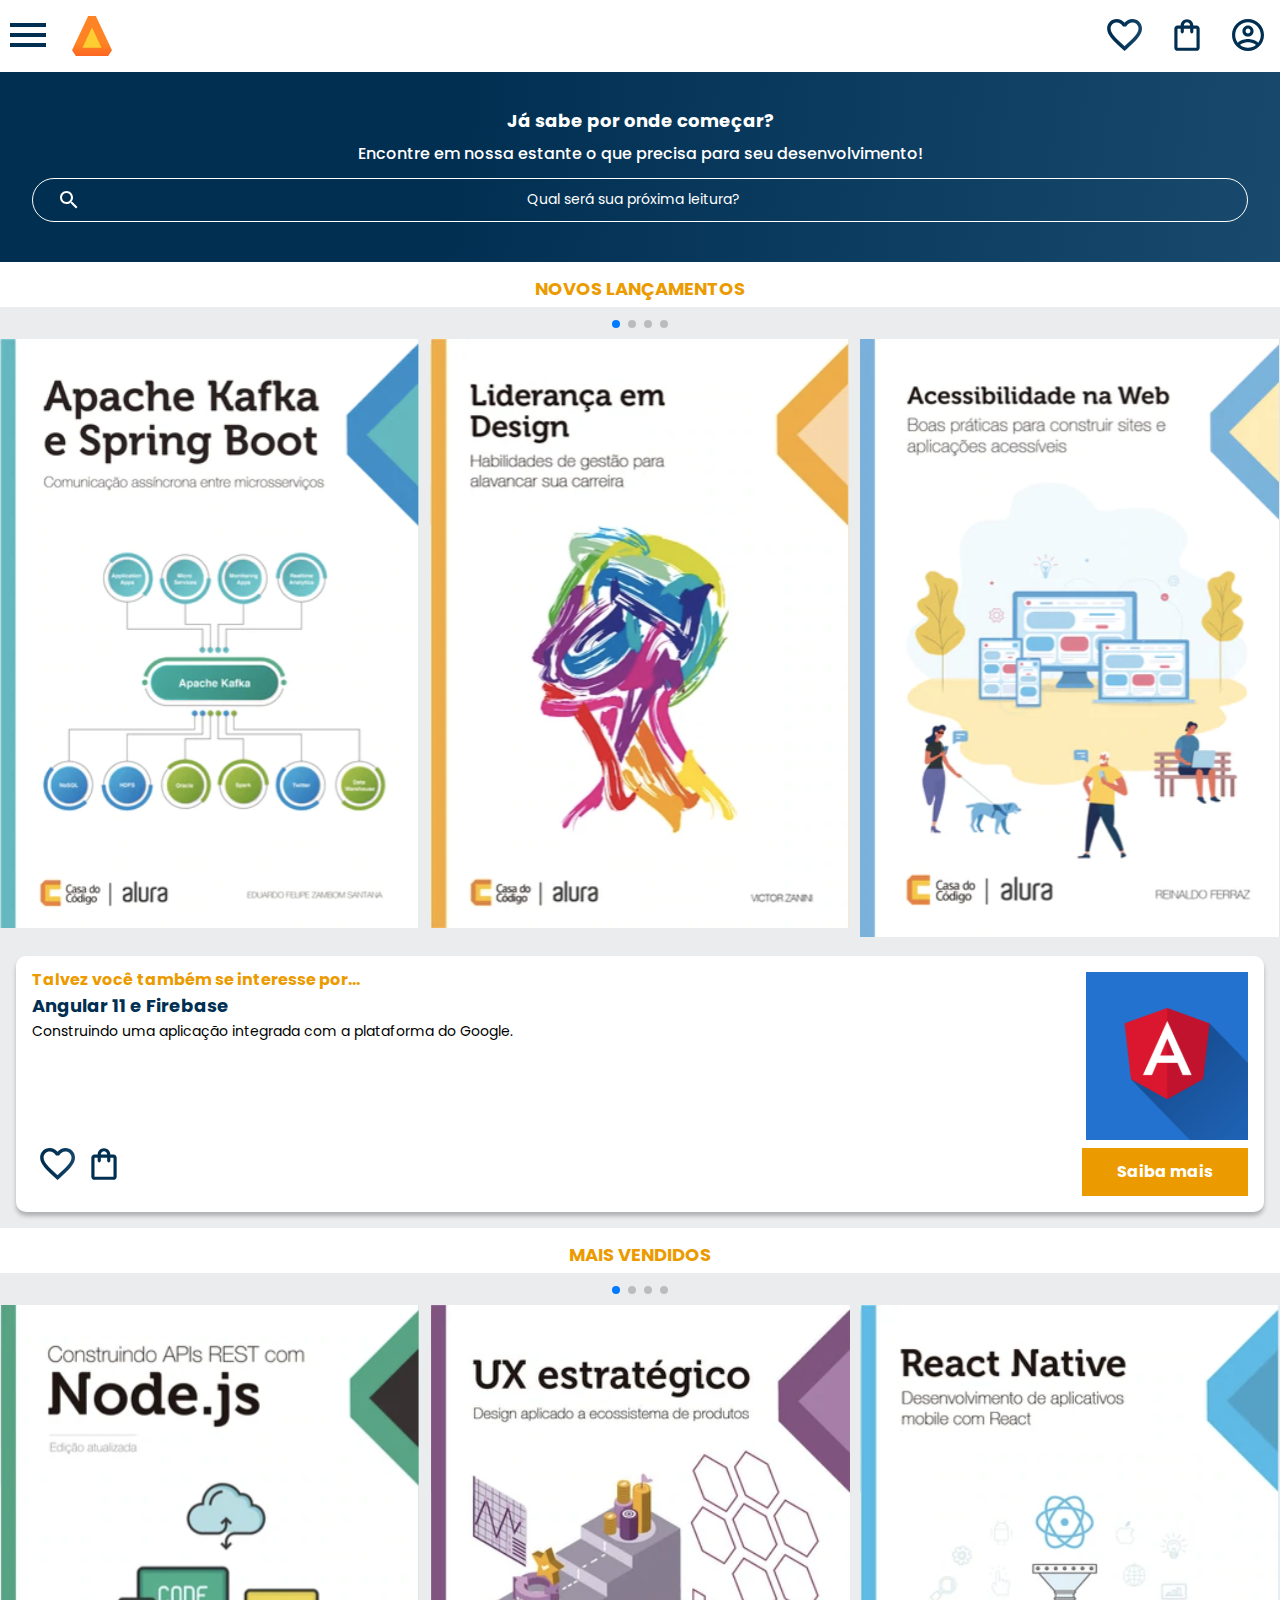
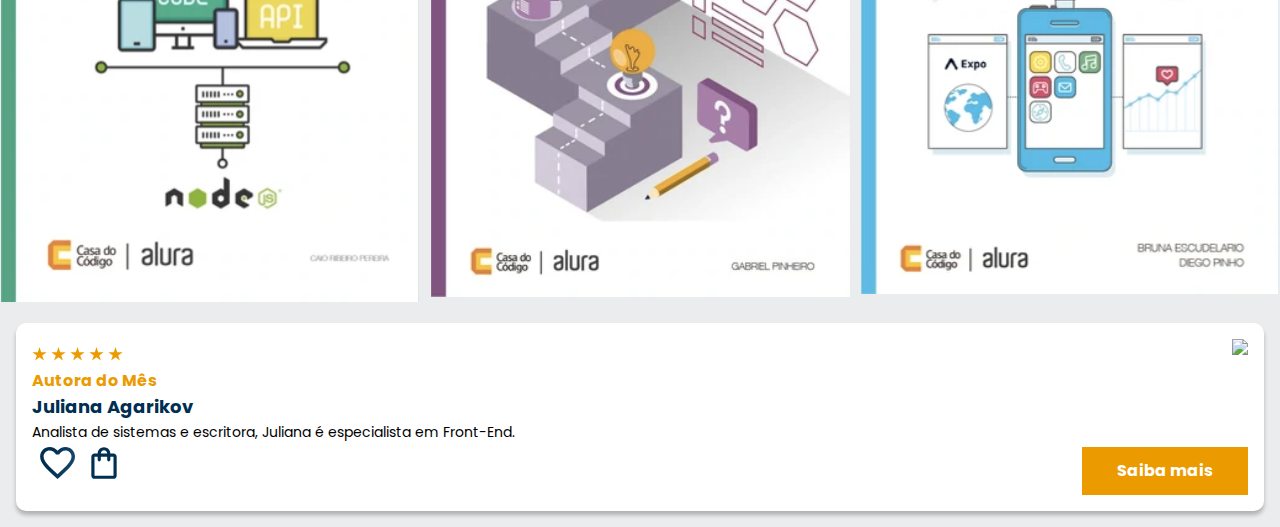
==== Alura-books/index.html @ 18822937 "seção mais vendidos finalizada" ====
<!DOCTYPE html>
<html>
    <head>
        <meta charset="UTF-8">
        <meta name="viewport" content="width=device-width, initial-scale=1.0">
        <title>AluraBooks</title>
        <link rel="stylesheet" href="reset.css">
        <link rel="preconnect" href="https://fonts.googleapis.com">
        <link rel="preconnect" href="https://fonts.gstatic.com" crossorigin>
        <link href="https://fonts.googleapis.com/css2?family=Inter:wght@400;700&family=Poppins:wght@300;400;500;700&display=swap" rel="stylesheet">
        <link rel="stylesheet" href="https://cdn.jsdelivr.net/npm/swiper@8/swiper-bundle.min.css"/>
        <link rel="stylesheet" href="styles.css">
    </head>
    <body>
        <header class="cabecalho">
            <div class="container">
                <input type="checkbox" id="menu" class="container__botao">
                <label for="menu">
                    <span class="cabecalho__menu-hamburguer container__imagem"></span>
                </label>
                <ul class="lista-menu">
                    <li class="lista-menu__titulo">Categorias</li>

                    <li class="lista-menu__item">
                        <a href="#" class="lista-menu__link">Programação</a>
                    </li>

                    <li class="lista-menu__item">
                        <a href="#" class="lista-menu__link">Infraestrutura</a>
                    </li>

                    <li class="lista-menu__item">
                        <a href="#" class="lista-menu__link">Busines</a>
                    </li>

                    <li class="lista-menu__item">
                        <a href="#" class="lista-menu__link">Design & UX</a>
                    </li>



                </ul>
                <img src="img/Logo.svg" alt="Logo da Alurabooks" class="container__imagem">
            </div>
            <div class="container">
                <a href="#"><img src="img/Favoritos.svg" alt="meus favoritos" class="container__imagem"></a>
                <a href="#"><img src="img/Compras.svg" alt="Carrinho de compras" class="container__imagem"></a>
                <a href="#"><img src="img/Usuario.svg" alt="Meu perfil" class="container__imagem"></a>
            </div>
        </header>

        <section class="banner">
            <h2 class="banner__titulo">Já sabe por onde começar?</h2>
            <p class="banner__texto">Encontre em nossa estante o que precisa para seu desenvolvimento!</p>
            <input type="search" class="banner__pesquisa" placeholder="Qual será sua próxima leitura?">
        </section>
        <section class="carrossel">
            <h2 class="carrosel__titulo">Novos lançamentos</h2>

            <!-- Slider main container -->
            <div class="swiper">

                <!-- If we need pagination -->
                <div class="swiper-pagination"></div>
                <!-- Additional required wrapper -->
                <div class="swiper-wrapper">
                <!-- Slides -->
                    <div class="swiper-slide"><img src="img/ApacheKafka.svg" alt="livro sobre Apache Kafka e spring boot da alura books"></div>
                    <div class="swiper-slide"><img src="img/Liderança.svg" alt="Livro sobre lideranca em design da alura books"></div>
                    <div class="swiper-slide"><img src="img/Acessibilidade.svg" alt="Livro sobre acessibilidade na web da alura books"> </div>
                    <div class="swiper-slide"><img src="img/Angular.svg" alt="Livro sobre angular11 e firebase da alura books"> </div>
                    <div class="swiper-slide"><img src="img/Gestão2.svg" alt="Livro sobre gestão de produtos da alura books"> </div>
                    <div class="swiper-slide"><img src="img/MetricasAgeis.svg" alt="Livro sobre metricas ageis da alura books"> </div>
                
                </div>
                
            
                <!-- If we need navigation buttons -->
                <div class="swiper-button-prev"></div>
                <div class="swiper-button-next"></div>
            
               
                <div class="card">
                    <!-- primeira linha -->
                    <div class="card__descricao">
                        <!-- primeira coluna -->
                        <div class="descricao">
                            <h3 class="descricao__titulo">Talvez você também se interesse por...</h3>
                            <h2 class="descricao__titulo-livro">Angular 11 e Firebase</h2>
                            <p class="descricao__texto">Construindo uma aplicação integrada com a plataforma do Google.</p>

                        </div>
                        <!-- segunda coluna -->
                        <img src="img/Perfil-escritora 2.svg" class="descricao__imagem">
                    </div>
                    <!-- segunda linha --> 
                    <div class="card__botoes">
                        <!-- primeira coluna -->
                        <ul class="botoes">
                            <li class="botoes__item"><img src="img/Favoritos.svg" alt="favoritar livro"></li>
                            <li class="botoes__item"><img src="img/Compras.svg" alt="adicionar no carrinho de compras"> </li>

                        </ul>
                        <!-- segunda coluna -->
                        <a href="#" class="botoes__ancora">Saiba mais</a>
                    </div>
                </div>

        </section>

        <section class="carrossel">
            <h2 class="carrosel__titulo">Mais Vendidos</h2>

            <!-- Slider main container -->
            <div class="swiper">

                <!-- If we need pagination -->
                <div class="swiper-pagination"></div>
                <!-- Additional required wrapper -->
                <div class="swiper-wrapper">
                <!-- Slides -->
                    <div class="swiper-slide"><img src="img/Nodejs.svg" alt="livro sobre Nodejs alura books"></div>
                    <div class="swiper-slide"><img src="img/UX.svg" alt="Livro sobre UX estratégico da alura books"></div>
                    <div class="swiper-slide"><img src="img/ReactNative.svg" alt="Livro sobre React Native da alura books"> </div>
                    <div class="swiper-slide"><img src="img/Angular.svg" alt="Livro sobre angular11 e firebase da alura books"> </div>
                    <div class="swiper-slide"><img src="img/Gestão2.svg" alt="Livro sobre gestão de produtos da alura books"> </div>
                    <div class="swiper-slide"><img src="img/Construct2.svg" alt="Livro sobre Construct da alura books"> </div>
                
                </div>
                
            
                <!-- If we need navigation buttons -->
                <div class="swiper-button-prev"></div>
                <div class="swiper-button-next"></div>
            
               
                <div class="card">
                    <!-- primeira linha -->
                    <div class="card__descricao">
                        <!-- primeira coluna -->
                        <div class="descricao">
                            <img src="img/Estrelinhas.svg" class="avaliacao" alt="avaliação da escritora">
                            <h3 class="descricao__titulo">Autora do Mês</h3>
                            <h2 class="descricao__titulo-livro">Juliana Agarikov</h2>
                            <p class="descricao__texto">Analista de sistemas e escritora, Juliana é especialista em Front-End. </p>

                        </div>
                        <!-- segunda coluna -->
                        <img src="img/Perfil-escritora 1.svg" class="descricao__imagem">
                    </div>
                    <!-- segunda linha --> 
                    <div class="card__botoes">
                        <!-- primeira coluna -->
                        <ul class="botoes">
                            <li class="botoes__item"><img src="img/Favoritos.svg" alt="favoritar livro"></li>
                            <li class="botoes__item"><img src="img/Compras.svg" alt="adicionar no carrinho de compras"> </li>

                        </ul>
                        <!-- segunda coluna -->
                        <a href="#" class="botoes__ancora">Saiba mais</a>
                    </div>
                </div>

        </section>

        <script src="https://unpkg.com/swiper@8/swiper-bundle.min.js"></script>
        <script>
            const swiper = new Swiper('.swiper', {
                spaceBetween: 10,
                slidesPerView: 3,
                pagination: {
                    el: '.swiper-pagination',
                    type: 'bullets',
                },
            })
        </script>
        
        
    </body>
</html>
---- Alura-books/styles.css ----
@import url("styles/header.css");
@import url("styles/banner.css");
@import url("styles/carrosel.css");
:root {
    --cor-de-fundo:#EBECEE;
    --branco:#FFFFFF;
    --laranja:#EB9B00;
    --azul-degrade: linear-gradient(97.54deg, #002F52 35.49%, #326589 165.37%);
    --fonte-principal: "Poppins";
    --azul: #002F52;


}

body {
    background-color: var(--cor-de-fundo);
    font-family: var(--fonte-principal);
    font-size: 16px;
    font-weight: 400;
}
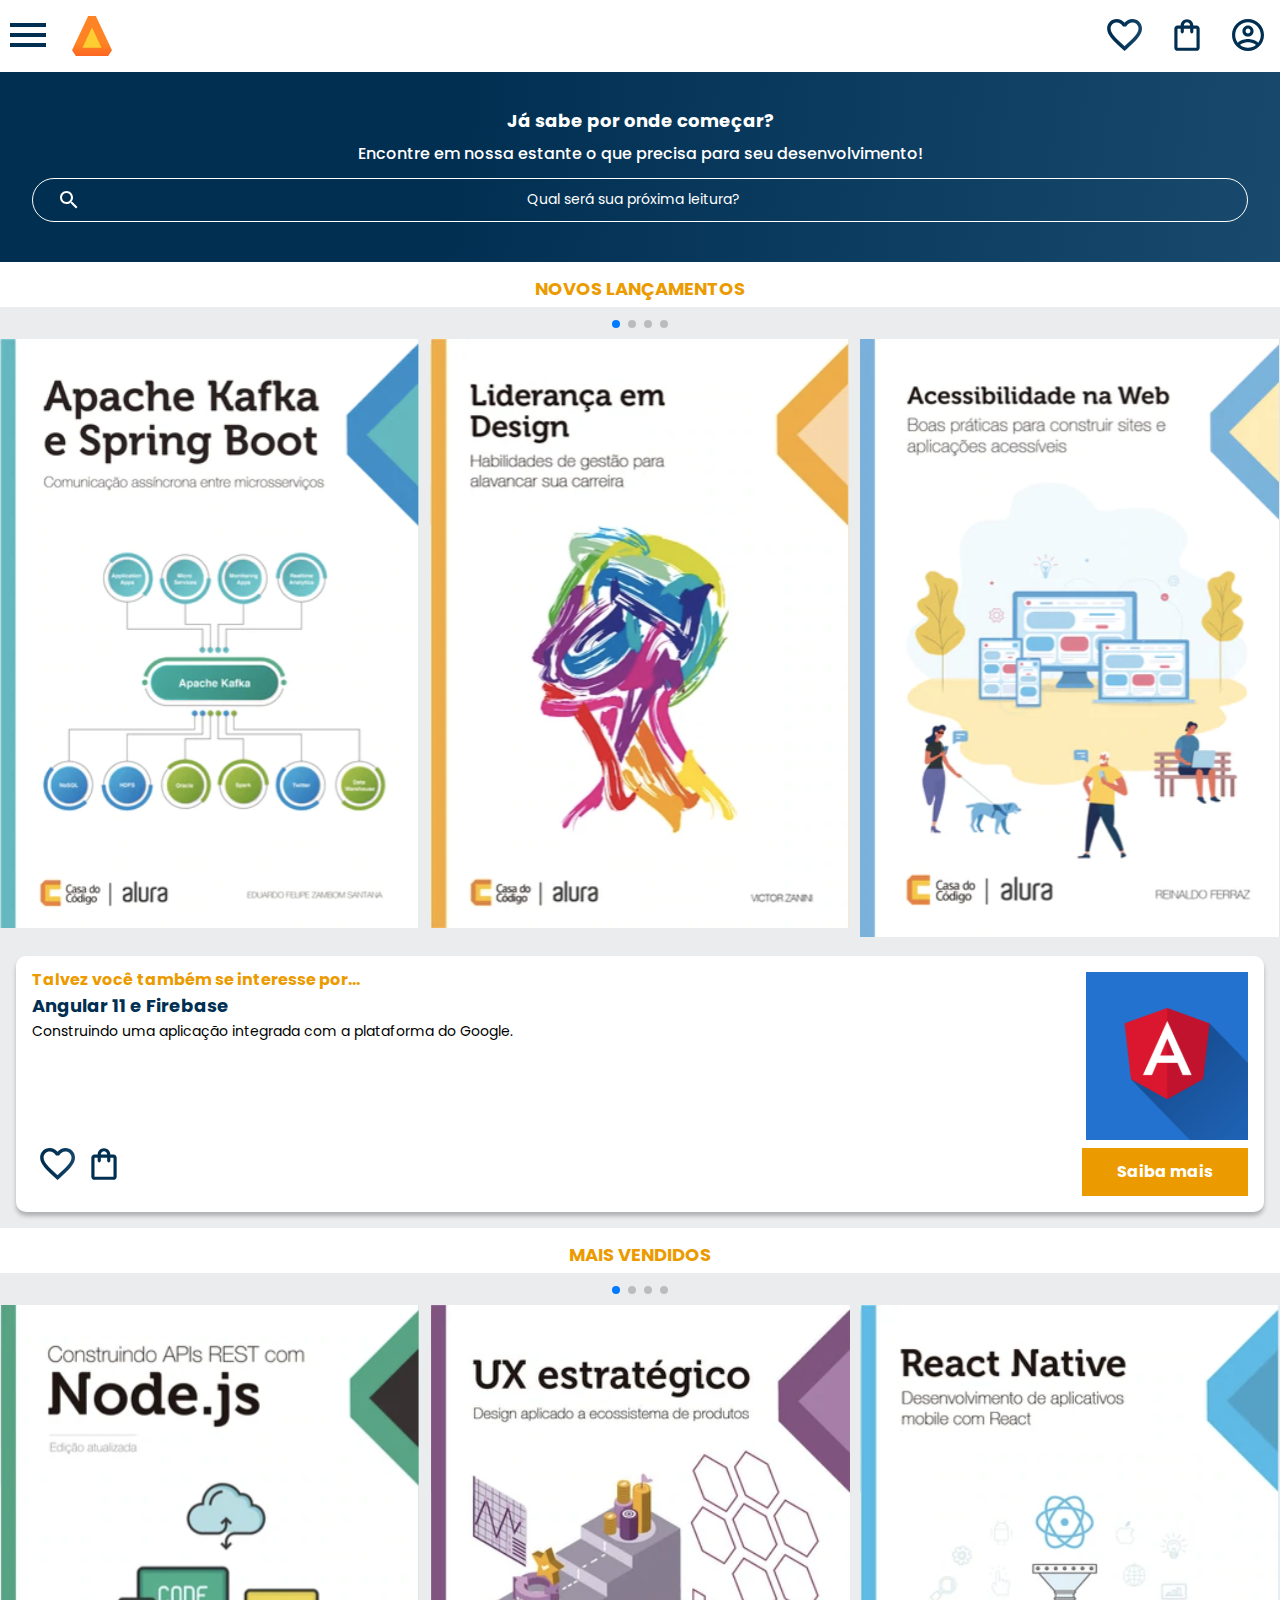
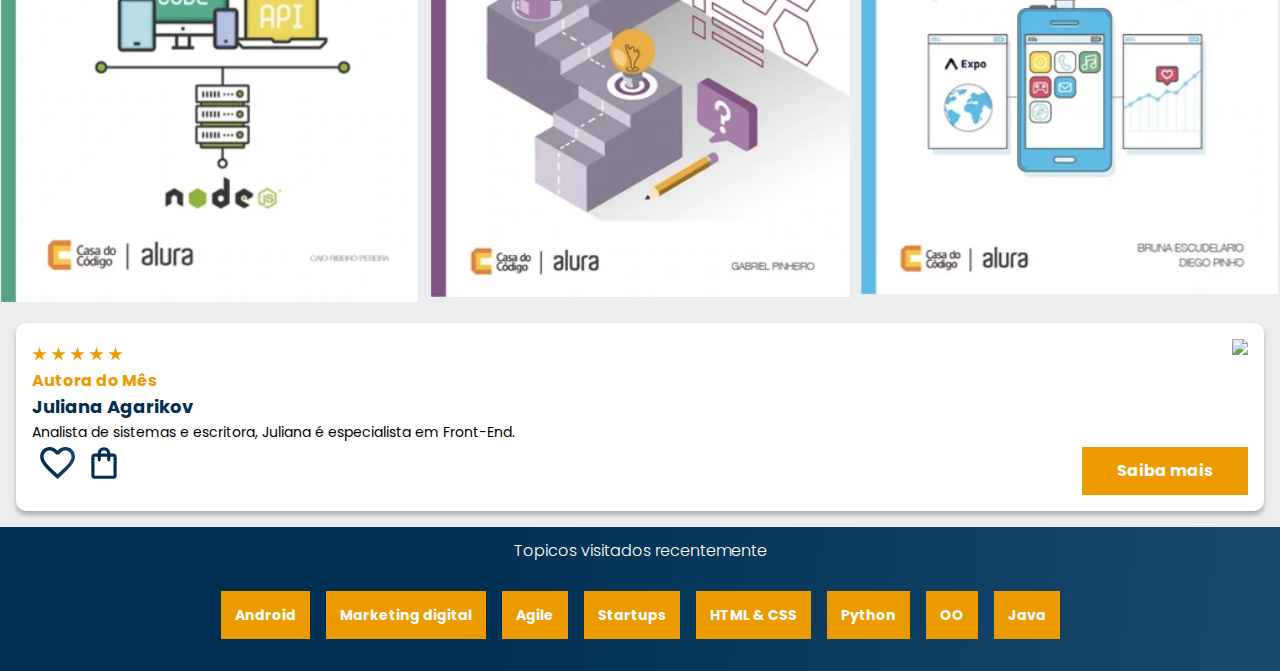
==== commit bca8d83f: "seção de topicos finalizada" ====
--- a/Alura-books/index.html
+++ b/Alura-books/index.html
@@ -163,6 +163,37 @@
 
         </section>
 
+        <section class="topicos">
+            <h2 class="topicos__titulo">Topicos visitados recentemente</h2>
+            <ul class="topicos__lista">
+                <li class="topicos__item">
+                    <a href="#" class="topicos__link">Android</a>
+                </li>
+                <li class="topicos__item">
+                    <a href="#" class="topicos__link">Marketing digital</a>
+                </li>
+                <li class="topicos__item">
+                    <a href="#" class="topicos__link">Agile</a>
+                </li>
+                <li class="topicos__item">
+                    <a href="#" class="topicos__link">Startups</a>
+                </li>
+                <li class="topicos__item">
+                    <a href="#" class="topicos__link">HTML & CSS</a>
+                </li>
+                <li class="topicos__item">
+                    <a href="#" class="topicos__link">Python</a>
+                </li>
+                <li class="topicos__item">
+                    <a href="#" class="topicos__link">OO</a>
+                </li>
+                <li class="topicos__item">
+                    <a href="#" class="topicos__link">Java</a>
+                </li>
+            </ul>
+        </section>
+
+
         <script src="https://unpkg.com/swiper@8/swiper-bundle.min.js"></script>
         <script>
             const swiper = new Swiper('.swiper', {
--- a/Alura-books/styles.css
+++ b/Alura-books/styles.css
@@ -1,6 +1,7 @@
 @import url("styles/header.css");
 @import url("styles/banner.css");
 @import url("styles/carrosel.css");
+@import url("styles/topicos.css");
 :root {
     --cor-de-fundo:#EBECEE;
     --branco:#FFFFFF;
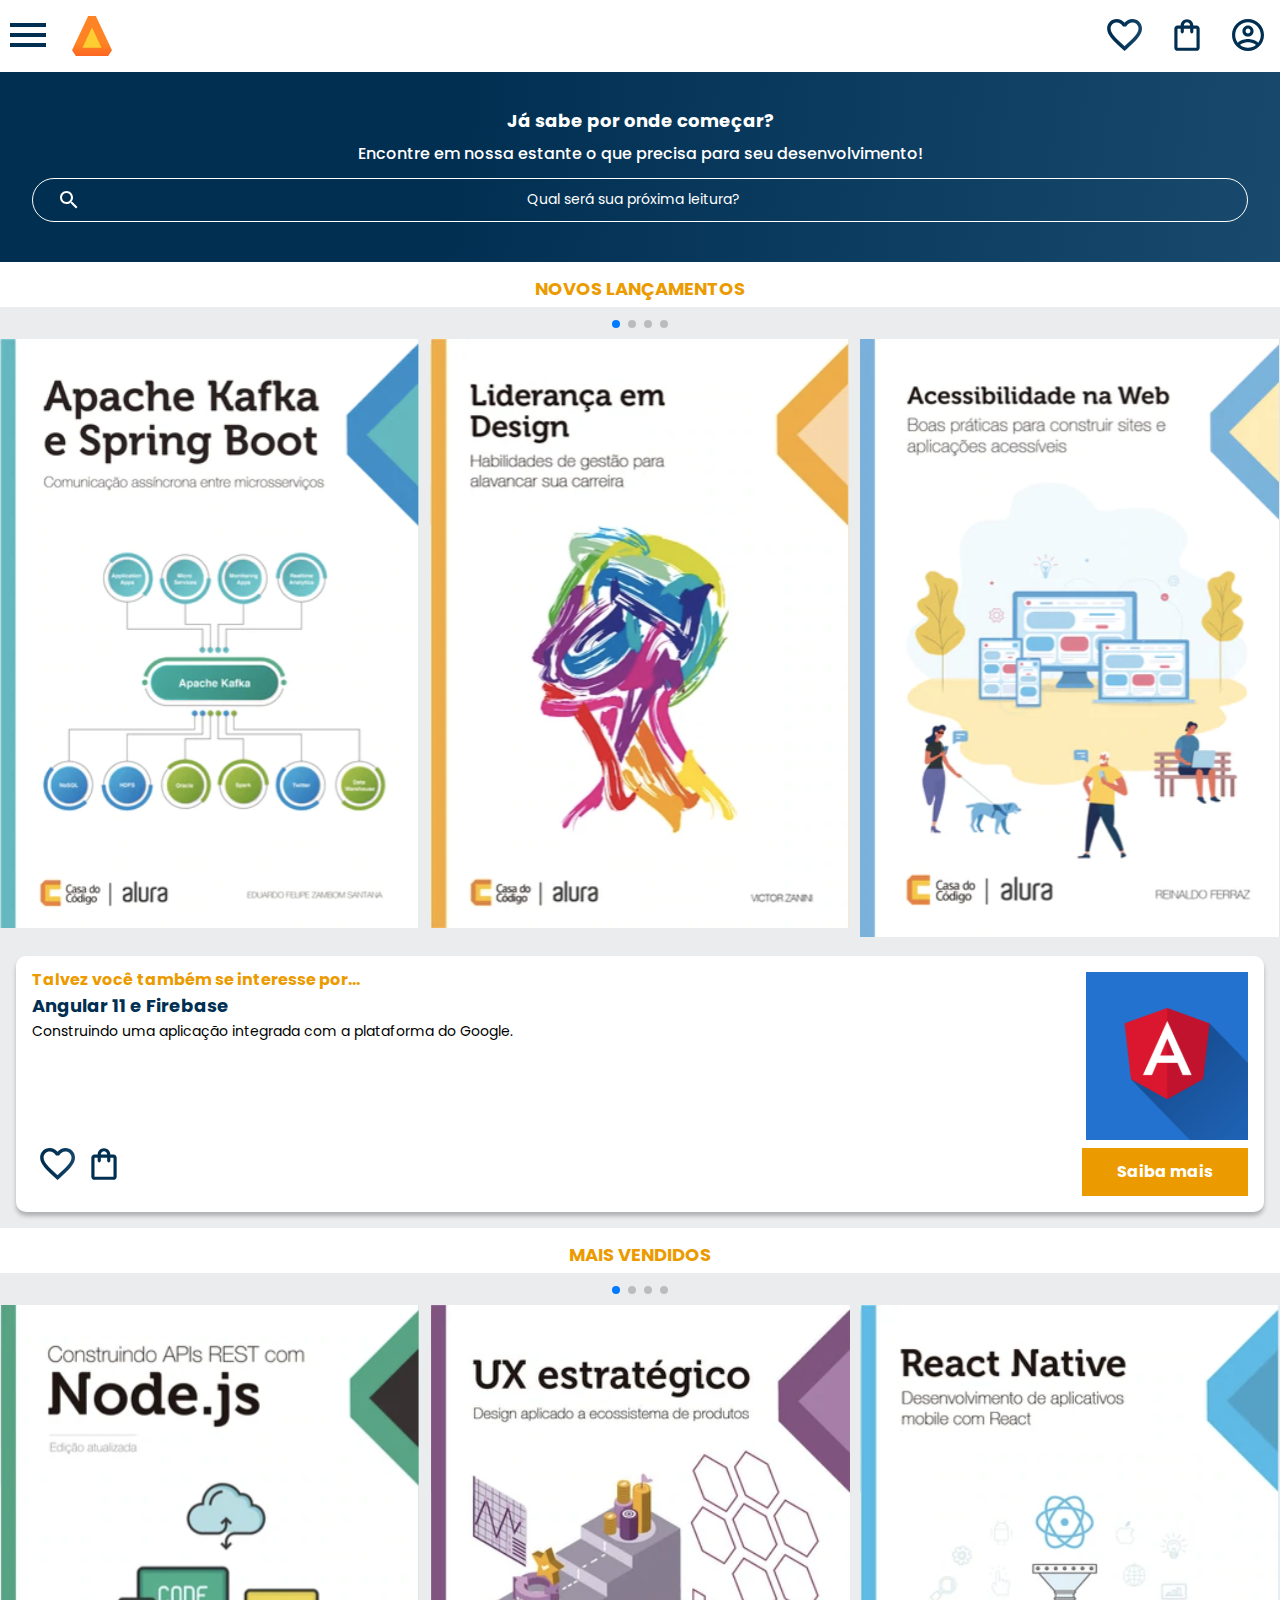
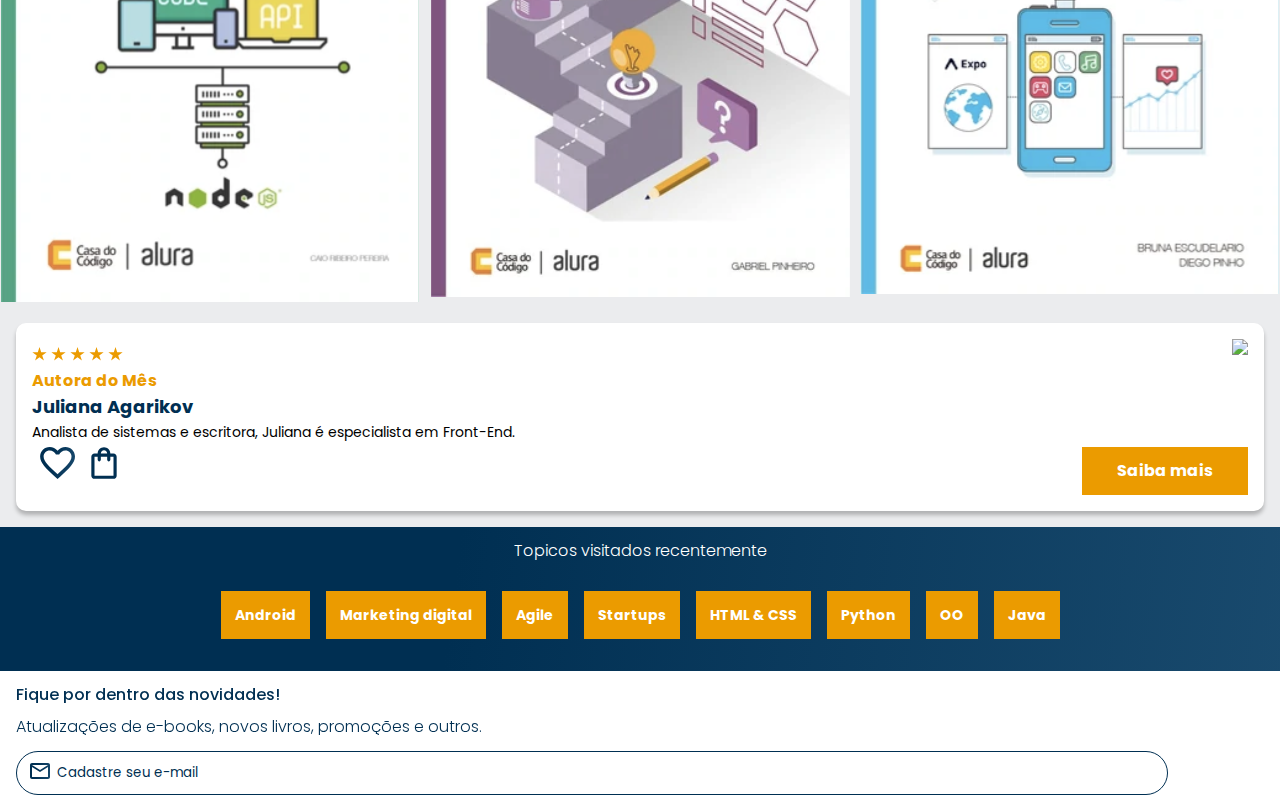
==== commit d070b0fb: "seção de contatos finalizada" ====
--- a/Alura-books/index.html
+++ b/Alura-books/index.html
@@ -192,7 +192,15 @@
                 </li>
             </ul>
         </section>
-
+        <section class="contato">
+
+            <h2 class="contato__titulo">Fique por dentro das novidades!</h2>
+            
+            <p class="contato__texto">Atualizações de e-books, novos livros, promoções e outros.</p>
+            
+            <input type="email" placeholder="Cadastre seu e-mail" class="contato__email">
+        
+        </section>
 
         <script src="https://unpkg.com/swiper@8/swiper-bundle.min.js"></script>
         <script>
--- a/Alura-books/styles.css
+++ b/Alura-books/styles.css
@@ -2,6 +2,7 @@
 @import url("styles/banner.css");
 @import url("styles/carrosel.css");
 @import url("styles/topicos.css");
+@import url("styles/contato.css");
 :root {
     --cor-de-fundo:#EBECEE;
     --branco:#FFFFFF;
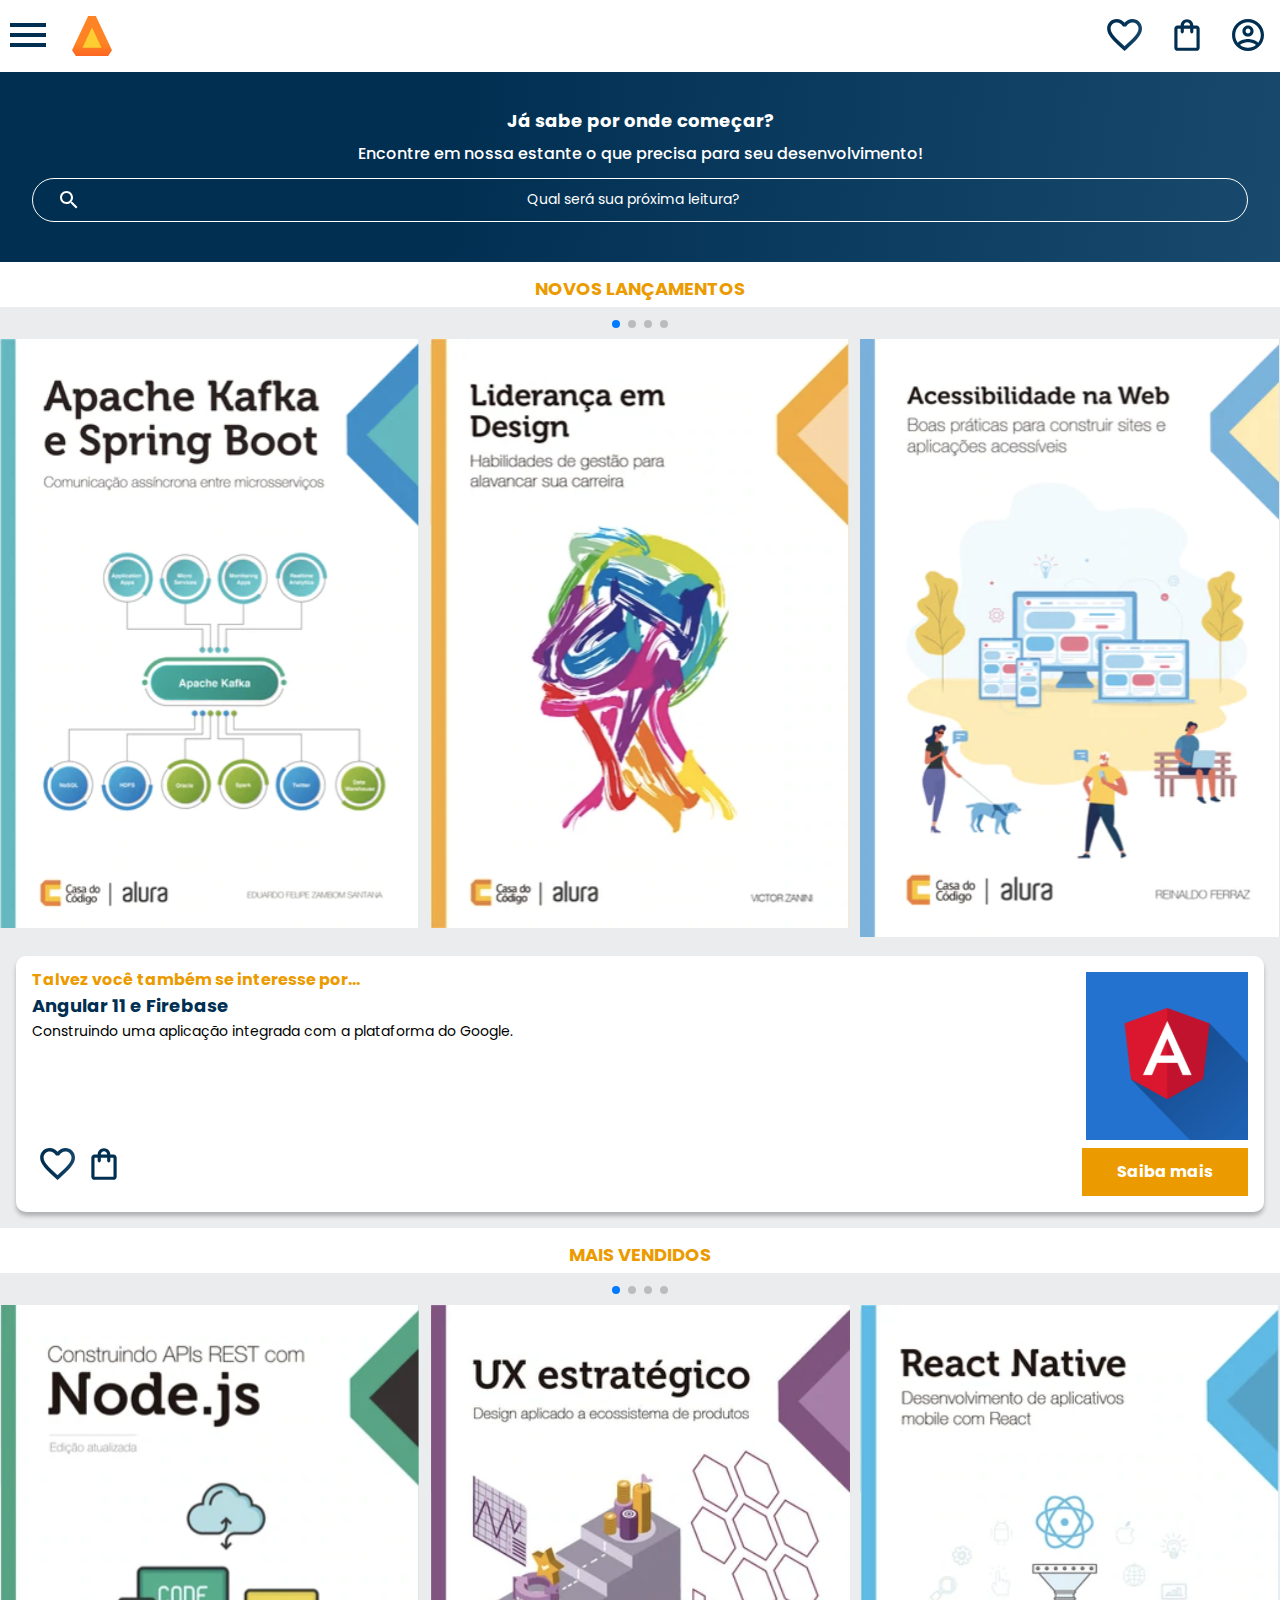
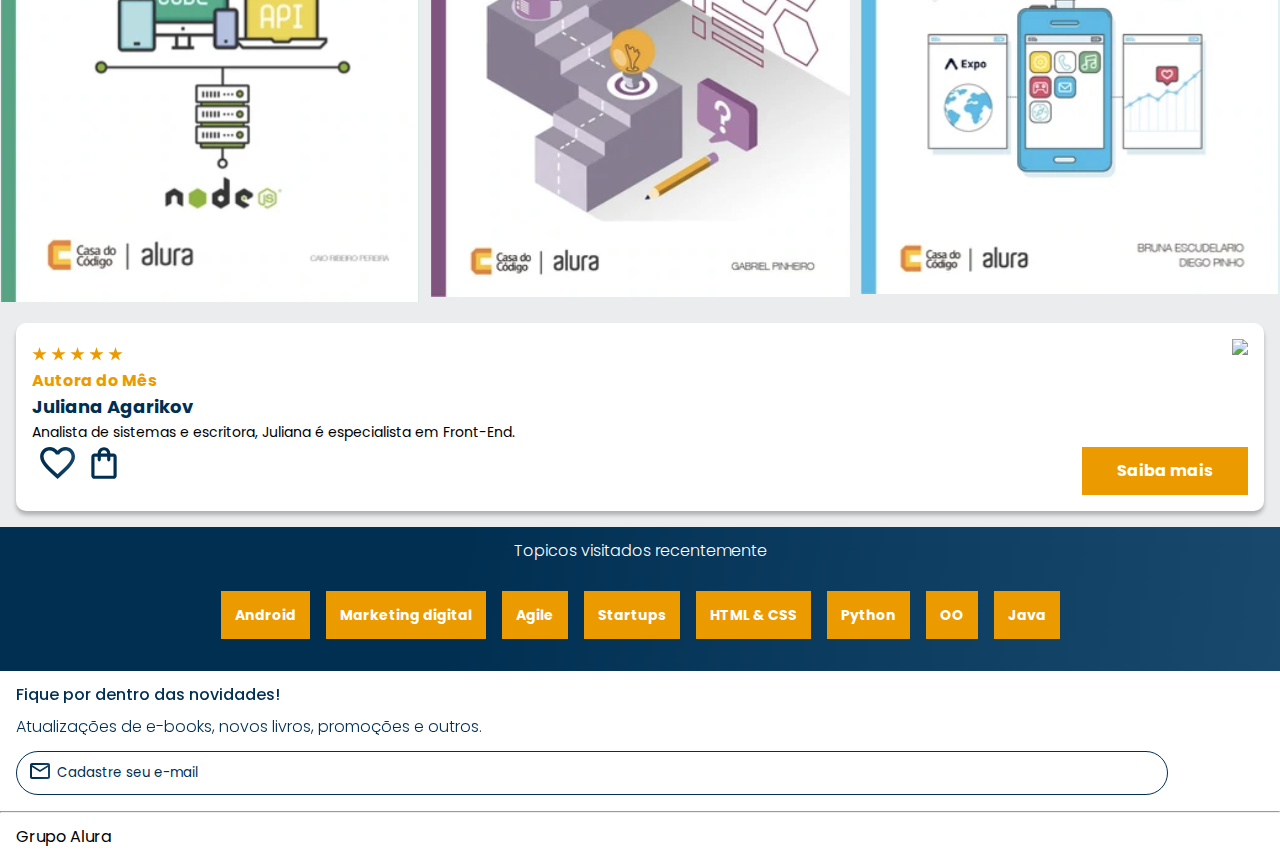
==== commit 7bea7d1b: "layout 428 finalizado" ====
--- a/Alura-books/index.html
+++ b/Alura-books/index.html
@@ -202,6 +202,12 @@
         
         </section>
 
+        <hr  />
+
+        <footer class="rodape">
+            <h2 class="rodape__titulo">Grupo Alura</h2>
+        </footer>
+
         <script src="https://unpkg.com/swiper@8/swiper-bundle.min.js"></script>
         <script>
             const swiper = new Swiper('.swiper', {
--- a/Alura-books/styles.css
+++ b/Alura-books/styles.css
@@ -3,6 +3,7 @@
 @import url("styles/carrosel.css");
 @import url("styles/topicos.css");
 @import url("styles/contato.css");
+@import url("styles/rodape.css");
 :root {
     --cor-de-fundo:#EBECEE;
     --branco:#FFFFFF;
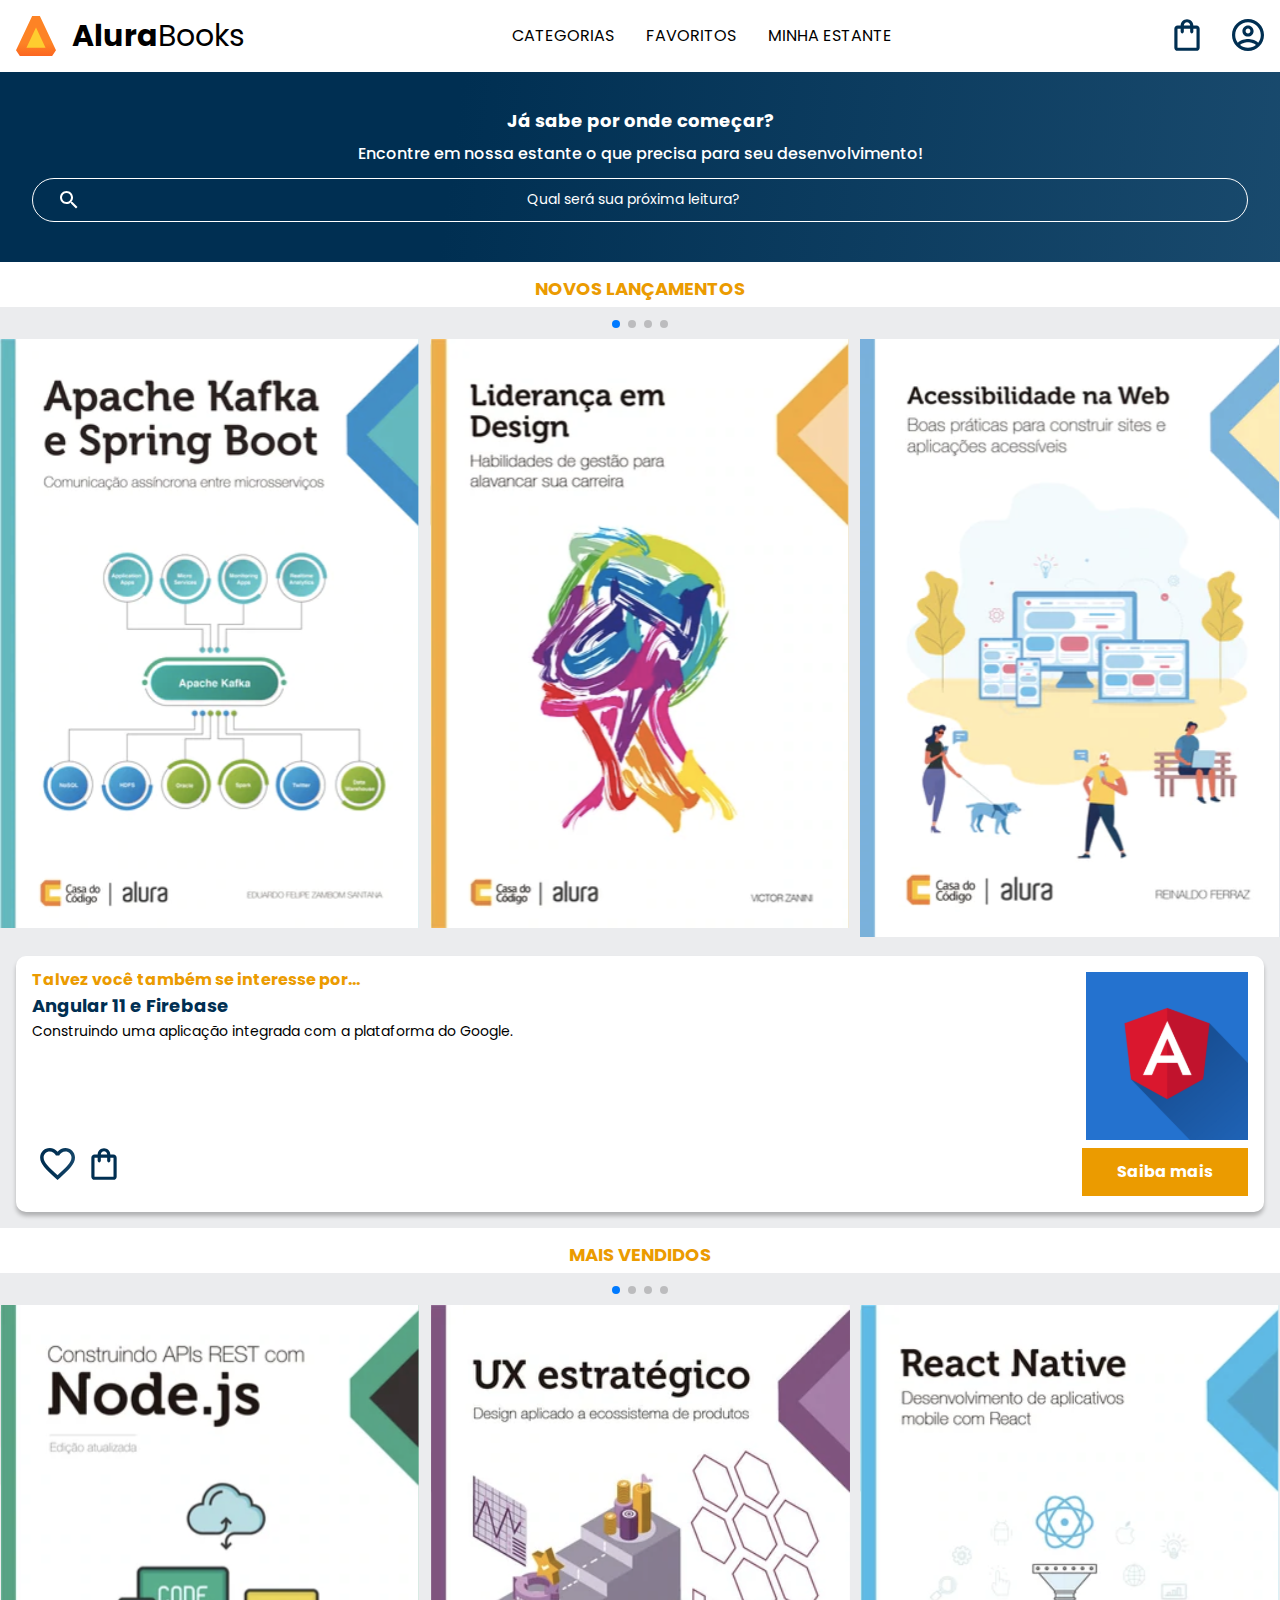
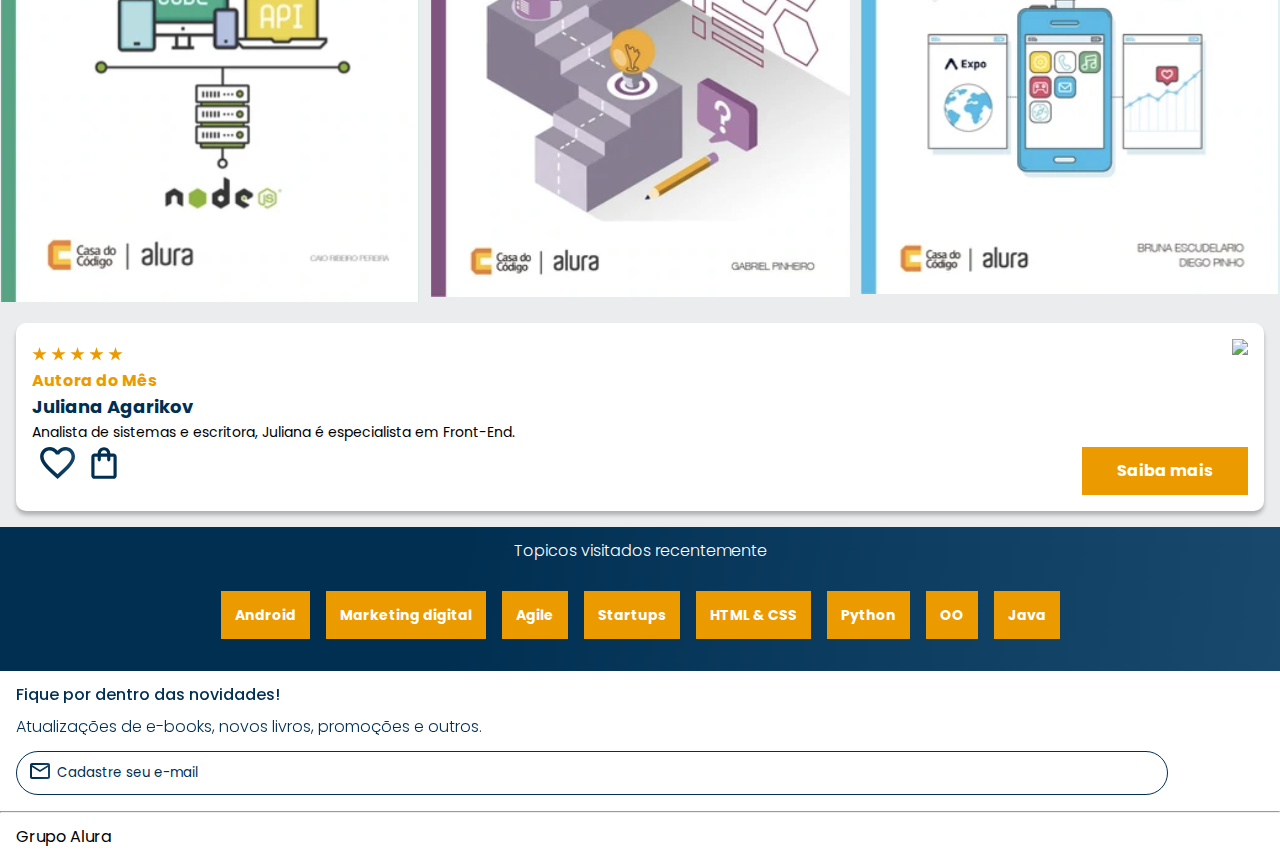
==== commit 02846649: "header 1024 finalizado" ====
--- a/Alura-books/index.html
+++ b/Alura-books/index.html
@@ -8,6 +8,7 @@
         <link rel="preconnect" href="https://fonts.googleapis.com">
         <link rel="preconnect" href="https://fonts.gstatic.com" crossorigin>
         <link href="https://fonts.googleapis.com/css2?family=Inter:wght@400;700&family=Poppins:wght@300;400;500;700&display=swap" rel="stylesheet">
+        <link href="https://fonts.googleapis.com/css2?family=Josefin+Sans:wght@400;700&display=swap" rel="stylesheet">
         <link rel="stylesheet" href="https://cdn.jsdelivr.net/npm/swiper@8/swiper-bundle.min.css"/>
         <link rel="stylesheet" href="styles.css">
     </head>
@@ -41,9 +42,45 @@
 
                 </ul>
                 <img src="img/Logo.svg" alt="Logo da Alurabooks" class="container__imagem">
+                <h1 class="container__titulo"><b class="container__titulo--negrito">Alura</b>Books</h1>
             </div>
+
+            <!--Lista e menu hamburger para screen 1024-->
+            <ul class="opcoes">
+                <input type="checkbox" id="opcoes-menu" class="opcoes__botao">
+                <label for="opcoes-menu">
+                    <li class="opcoes__item">Categorias</li>
+                </label>
+                <ul class="lista-menu">
+
+                    <li class="lista-menu__item">
+                        <a href="#" class="lista-menu__link">Programação</a>
+                    </li>
+
+                    <li class="lista-menu__item">
+                        <a href="#" class="lista-menu__link">Infraestrutura</a>
+                    </li>
+
+                    <li class="lista-menu__item">
+                        <a href="#" class="lista-menu__link">Busines</a>
+                    </li>
+
+                    <li class="lista-menu__item">
+                        <a href="#" class="lista-menu__link">Design & UX</a>
+                    </li>
+
+
+
+                </ul>
+                
+                <li class="opcoes__item"><a href="#" class="opcoes__link">Favoritos</a></li>
+                <li class="opcoes__item"><a href="#" class="opcoes__link">Minha estante</a></li>
+            </ul>
+
+
+
             <div class="container">
-                <a href="#"><img src="img/Favoritos.svg" alt="meus favoritos" class="container__imagem"></a>
+                <a href="#"><img src="img/Favoritos.svg" alt="meus favoritos" class="container__imagem container__imagem-transparente"></a>
                 <a href="#"><img src="img/Compras.svg" alt="Carrinho de compras" class="container__imagem"></a>
                 <a href="#"><img src="img/Usuario.svg" alt="Meu perfil" class="container__imagem"></a>
             </div>
--- a/Alura-books/styles.css
+++ b/Alura-books/styles.css
@@ -9,8 +9,10 @@
     --branco:#FFFFFF;
     --laranja:#EB9B00;
     --azul-degrade: linear-gradient(97.54deg, #002F52 35.49%, #326589 165.37%);
+    --preto: #000000;
+    --azul: #002F52;
     --fonte-principal: "Poppins";
-    --azul: #002F52;
+    --fonte-secundaria: "Josefin Sans";
 
 
 }
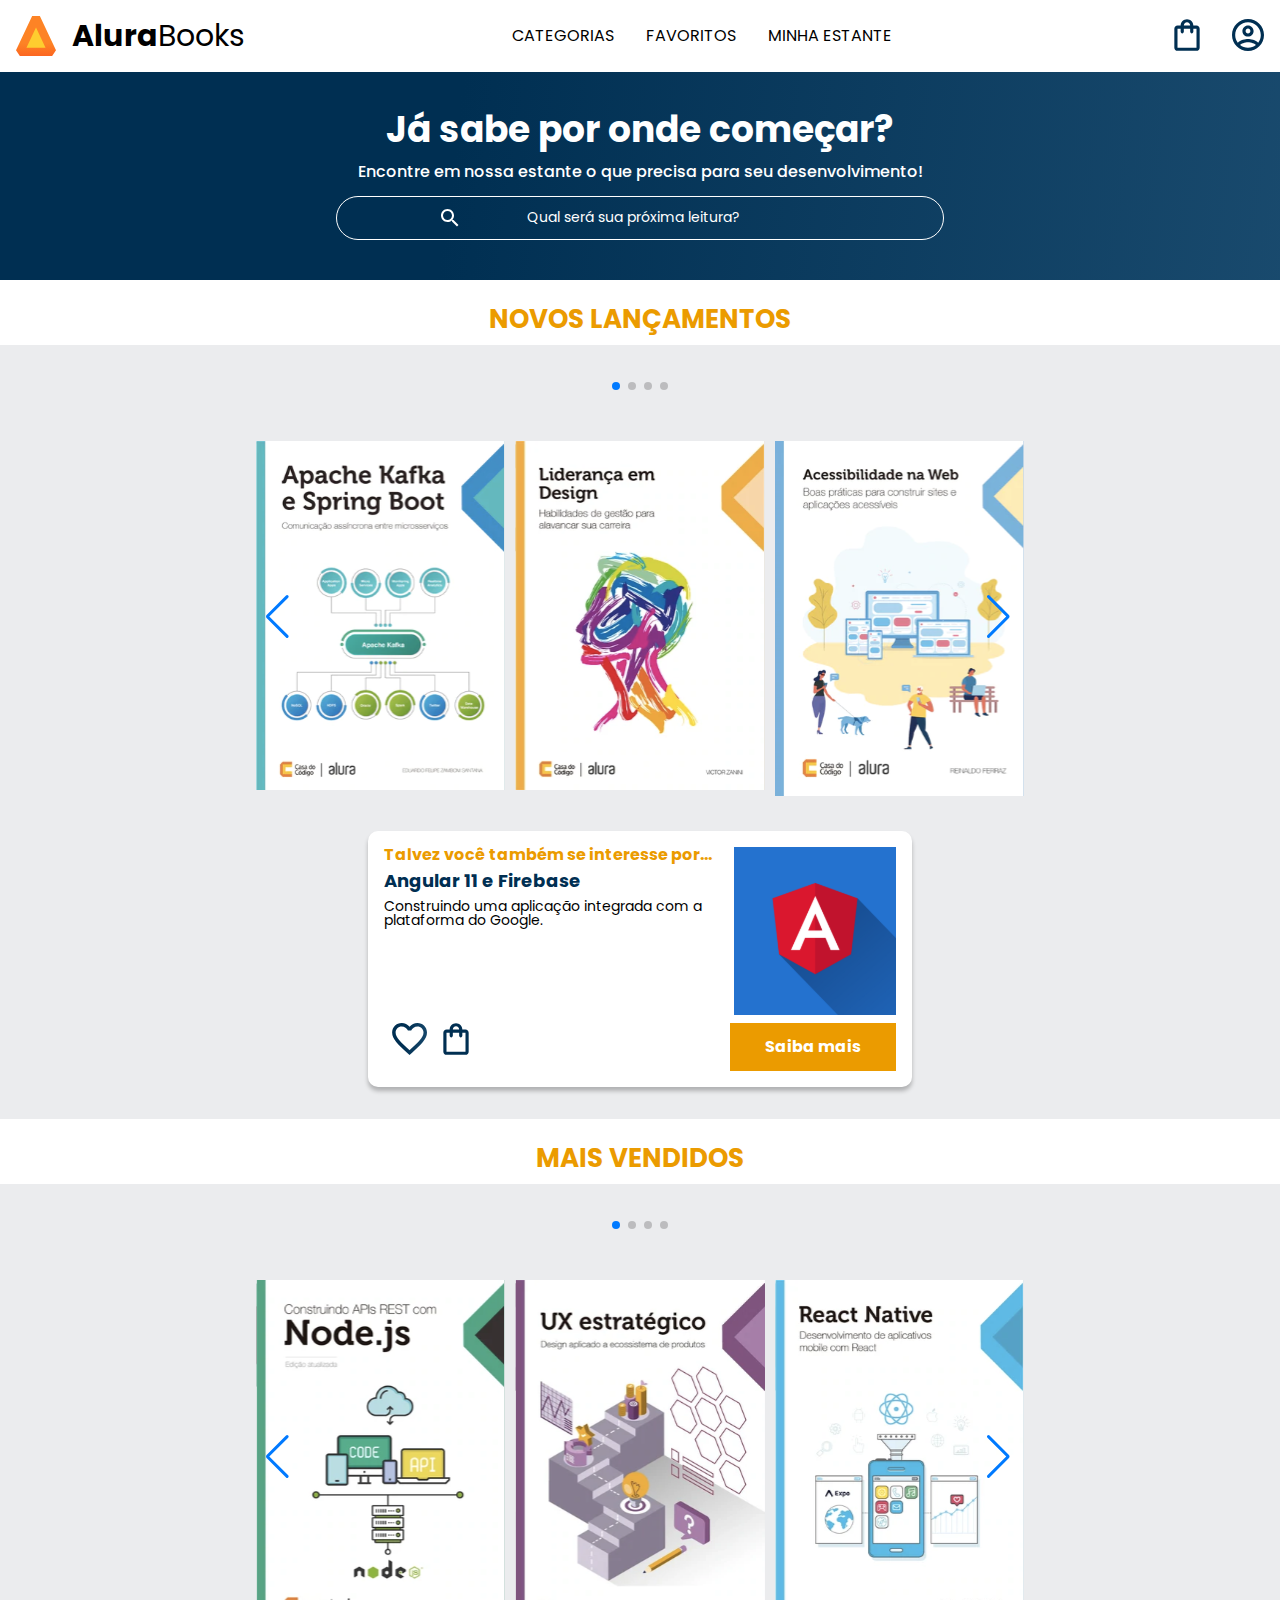
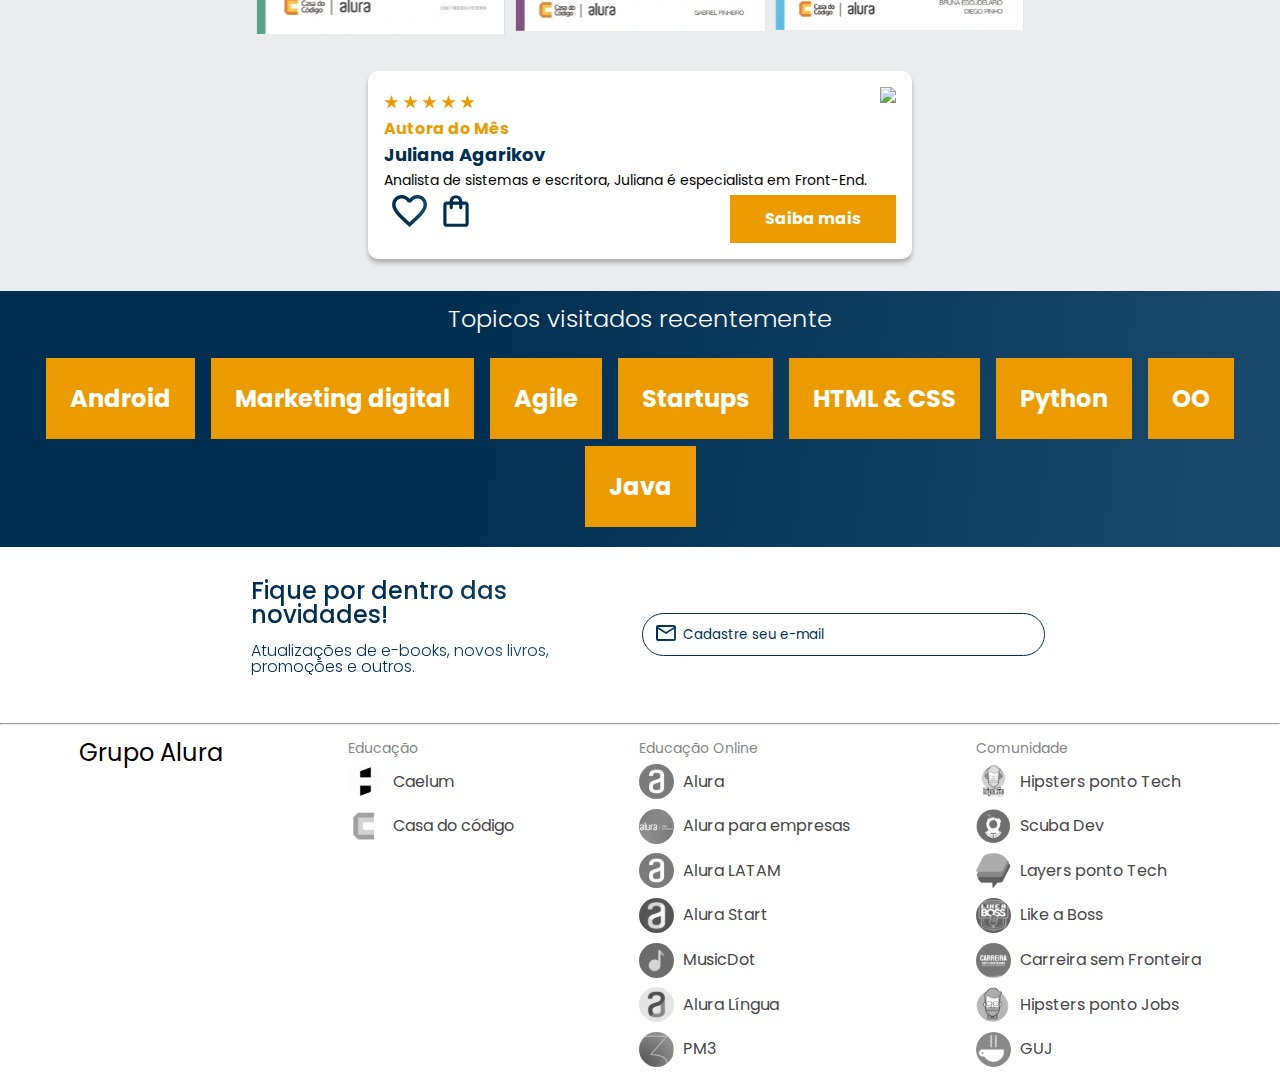
==== commit 3fb464b1: "layout 1024 finalizado" ====
--- a/Alura-books/index.html
+++ b/Alura-books/index.html
@@ -115,7 +115,7 @@
                 <!-- If we need navigation buttons -->
                 <div class="swiper-button-prev"></div>
                 <div class="swiper-button-next"></div>
-            
+            </div>
                
                 <div class="card">
                     <!-- primeira linha -->
@@ -142,7 +142,7 @@
                         <a href="#" class="botoes__ancora">Saiba mais</a>
                     </div>
                 </div>
-
+            
         </section>
 
         <section class="carrossel">
@@ -169,7 +169,7 @@
                 <!-- If we need navigation buttons -->
                 <div class="swiper-button-prev"></div>
                 <div class="swiper-button-next"></div>
-            
+            </div>
                
                 <div class="card">
                     <!-- primeira linha -->
@@ -197,7 +197,7 @@
                         <a href="#" class="botoes__ancora">Saiba mais</a>
                     </div>
                 </div>
-
+            
         </section>
 
         <section class="topicos">
@@ -230,11 +230,13 @@
             </ul>
         </section>
         <section class="contato">
-
-            <h2 class="contato__titulo">Fique por dentro das novidades!</h2>
-            
-            <p class="contato__texto">Atualizações de e-books, novos livros, promoções e outros.</p>
-            
+            <div class="contato__descricao">
+
+                <h2 class="contato__titulo">Fique por dentro das novidades!</h2>
+                
+                <p class="contato__texto">Atualizações de e-books, novos livros, promoções e outros.</p>
+            </div>
+
             <input type="email" placeholder="Cadastre seu e-mail" class="contato__email">
         
         </section>
@@ -243,6 +245,99 @@
 
         <footer class="rodape">
             <h2 class="rodape__titulo">Grupo Alura</h2>
+            <ul class="lista-rodape">
+                <li class="lista-rodape__titulo">Educação</li>
+                <li class="lista-rodape__item">
+                    <img src="img/Caelum.svg" alt="logo da caelum">
+                    <a href="#" class="lista-rodape__link">Caelum</a>
+                </li>
+
+                <li class="lista-rodape__item">
+                    <img src="img/CasaDoCodigo.svg" alt="Logo da casa do código">
+                    <a href="#" class="lista-rodape__link">Casa do código</a>
+                </li>
+            </ul>
+
+            <ul class="lista-rodape">
+                <li class="lista-rodape__titulo">Educação Online</li>
+
+                <li class="lista-rodape__item">
+                    <img src="img/Alura.svg" alt="logo da alura">
+                    <a href="#" class="lista-rodape__link">Alura</a>
+                </li>
+
+                <li class="lista-rodape__item">
+                    <img src="img/AluraEmpresas.svg" alt="Logo da alura para empresas">
+                    <a href="#" class="lista-rodape__link">Alura para empresas</a>
+                </li>
+
+                <li class="lista-rodape__item">
+                    <img src="img/AluraLatam.svg" alt="Logo da alura latam">
+                    <a href="#" class="lista-rodape__link">Alura LATAM</a>
+                </li>
+
+                <li class="lista-rodape__item">
+                    <img src="img/AluraStart.svg" alt="Logo da alura start">
+                    <a href="#" class="lista-rodape__link">Alura Start</a>
+                </li>
+
+                <li class="lista-rodape__item">
+                    <img src="img/MusicDot.svg" alt="Logo da musicdot">
+                    <a href="#" class="lista-rodape__link">MusicDot</a>
+                </li>
+
+                <li class="lista-rodape__item">
+                    <img src="img/AluraLingua.svg" alt="Logo da alura lingua">
+                    <a href="#" class="lista-rodape__link">Alura Língua</a>
+                </li>
+
+                <li class="lista-rodape__item">
+                    <img src="img/PM3.svg" alt="Logo da PM3">
+                    <a href="#" class="lista-rodape__link">PM3</a>
+                </li>
+
+            </ul>
+            
+            <ul class="lista-rodape">
+                <li class="lista-rodape__titulo">Comunidade</li>
+
+                <li class="lista-rodape__item">
+                    <img src="img/HipstersTech.svg" alt="logo da Hipsters ponto tech">
+                    <a href="#" class="lista-rodape__link">Hipsters ponto Tech</a>
+                </li>
+
+                <li class="lista-rodape__item">
+                    <img src="img/Scuba.svg" alt="Logo da scuba dev">
+                    <a href="#" class="lista-rodape__link">Scuba Dev</a>
+                </li>
+
+                <li class="lista-rodape__item">
+                    <img src="img/Layers.svg" alt="Logo da layers ponto Tech">
+                    <a href="#" class="lista-rodape__link">Layers ponto Tech</a>
+                </li>
+
+                <li class="lista-rodape__item">
+                    <img src="img/LikeABoss.svg" alt="Logo da Like a boss">
+                    <a href="#" class="lista-rodape__link">Like a Boss</a>
+                </li>
+
+                <li class="lista-rodape__item">
+                    <img src="img/CarreiraSemFronteira.svg" alt="Carreira sem Fronteira">
+                    <a href="#" class="lista-rodape__link">Carreira sem Fronteira</a>
+                </li>
+
+                <li class="lista-rodape__item">
+                    <img src="img/HipstersJobs.svg" alt="Logo da Hipsters ponto Jobs">
+                    <a href="#" class="lista-rodape__link">Hipsters ponto Jobs</a>
+                </li>
+
+                <li class="lista-rodape__item">
+                    <img src="img/GUJ.svg" alt="Logo da guj">
+                    <a href="#" class="lista-rodape__link">GUJ</a>
+                </li>
+
+            </ul>
+
         </footer>
 
         <script src="https://unpkg.com/swiper@8/swiper-bundle.min.js"></script>
--- a/Alura-books/styles.css
+++ b/Alura-books/styles.css
@@ -11,8 +11,12 @@
     --azul-degrade: linear-gradient(97.54deg, #002F52 35.49%, #326589 165.37%);
     --preto: #000000;
     --azul: #002F52;
+    --cinza:#474646; 
+    --cinza-claro:#858585;
     --fonte-principal: "Poppins";
     --fonte-secundaria: "Josefin Sans";
+    
+
 
 
 }
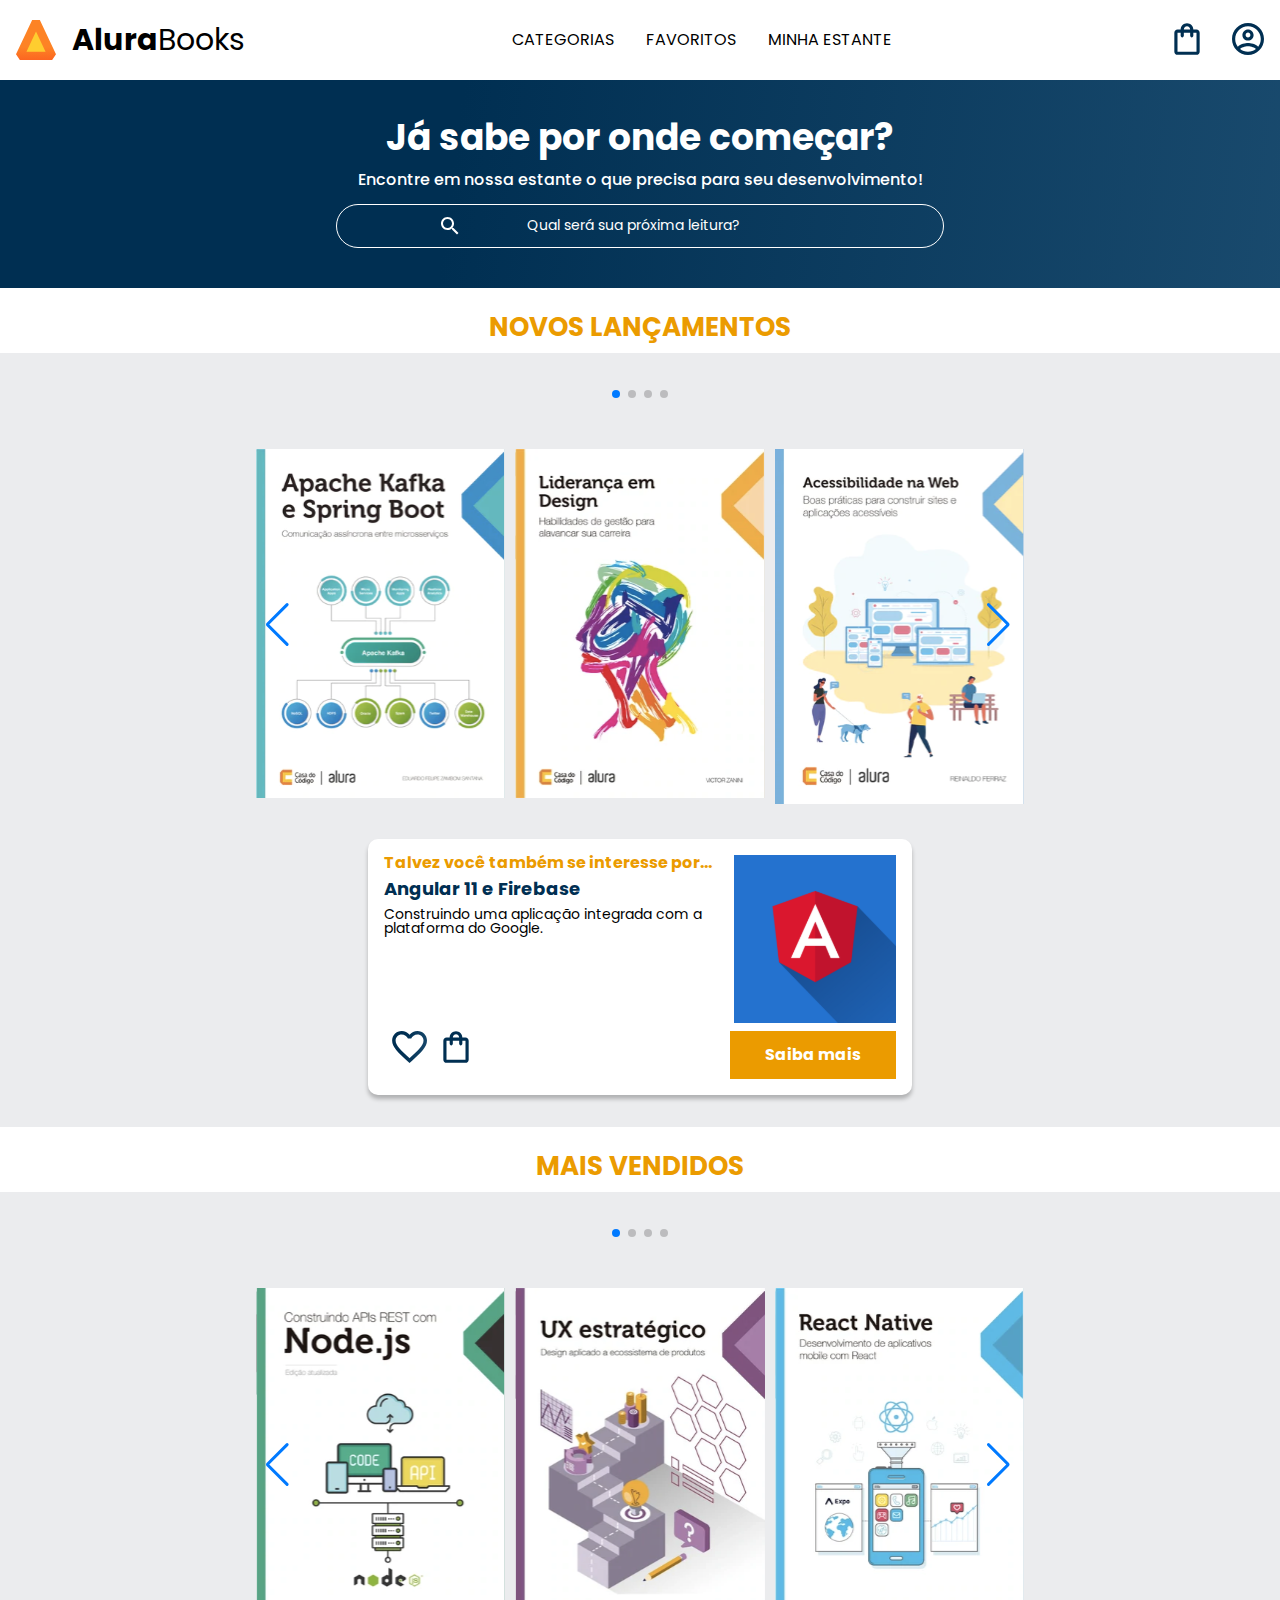
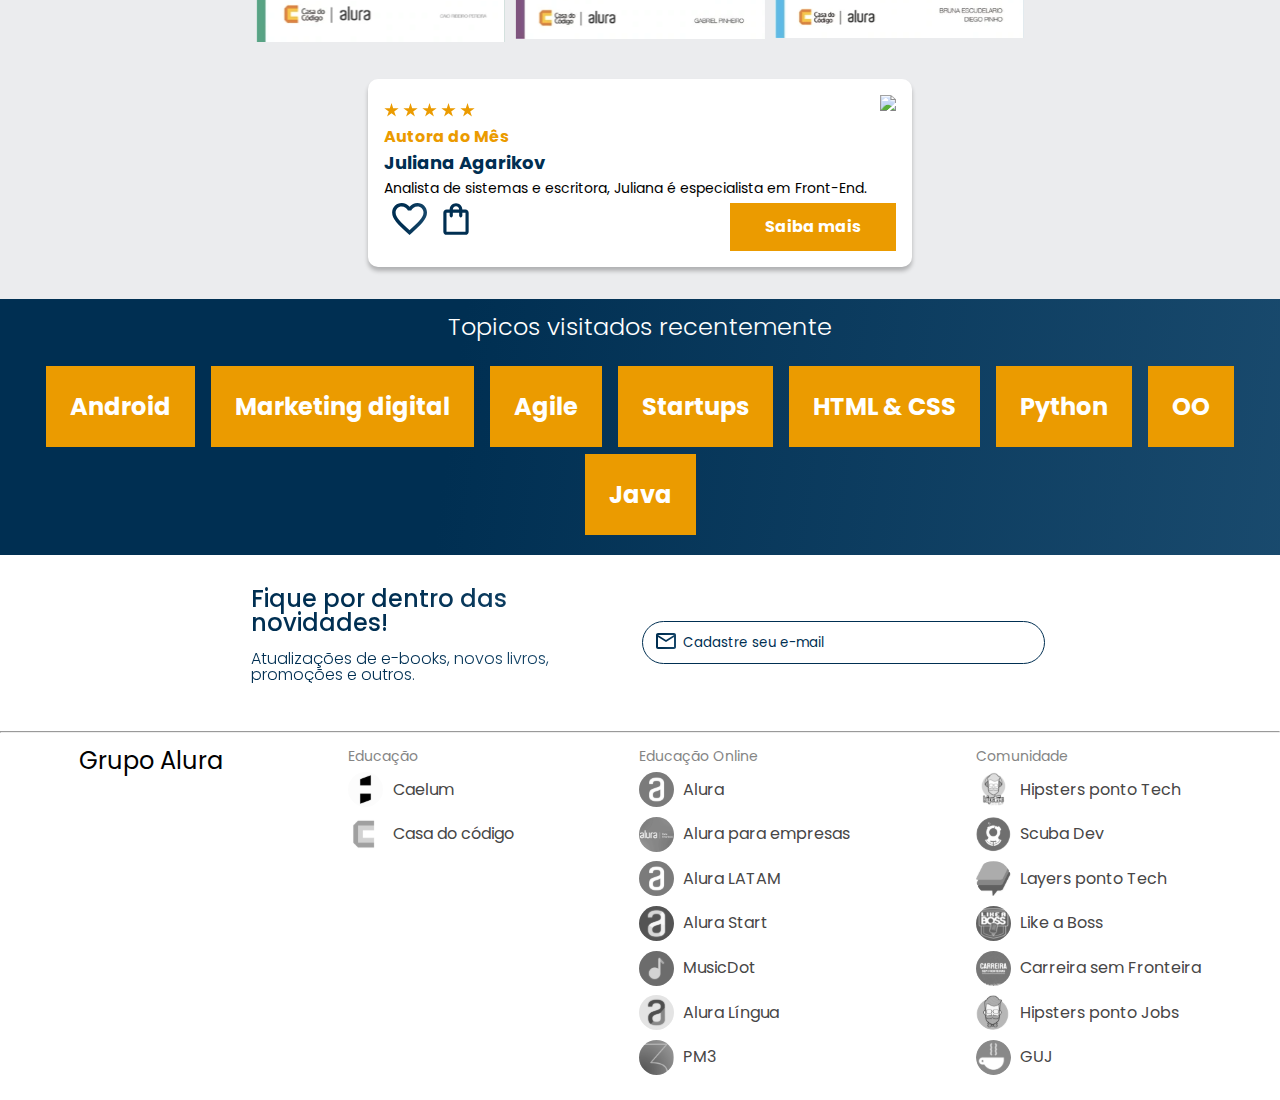
==== commit 6254ad59: "aplicando pseudo classes" ====
--- a/Alura-books/index.html
+++ b/Alura-books/index.html
@@ -16,7 +16,7 @@
         <header class="cabecalho">
             <div class="container">
                 <input type="checkbox" id="menu" class="container__botao">
-                <label for="menu">
+                <label for="menu" class="container__rotulo">
                     <span class="cabecalho__menu-hamburguer container__imagem"></span>
                 </label>
                 <ul class="lista-menu">
@@ -48,7 +48,7 @@
             <!--Lista e menu hamburger para screen 1024-->
             <ul class="opcoes">
                 <input type="checkbox" id="opcoes-menu" class="opcoes__botao">
-                <label for="opcoes-menu">
+                <label for="opcoes-menu" class="opcoes__rotulo">
                     <li class="opcoes__item">Categorias</li>
                 </label>
                 <ul class="lista-menu">
@@ -80,9 +80,17 @@
 
 
             <div class="container">
-                <a href="#"><img src="img/Favoritos.svg" alt="meus favoritos" class="container__imagem container__imagem-transparente"></a>
-                <a href="#"><img src="img/Compras.svg" alt="Carrinho de compras" class="container__imagem"></a>
-                <a href="#"><img src="img/Usuario.svg" alt="Meu perfil" class="container__imagem"></a>
+                <a href="#">
+                    <img src="img/Favoritos.svg" alt="meus favoritos" class="container__imagem container__imagem-transparente">
+                </a>
+                <a href="#" class="container__link">
+                    <img src="img/Compras.svg" alt="Carrinho de compras" class="container__imagem">
+                    <p class="container__texto">Minha sacola</p>
+                </a>
+                <a href="#" class="container__link">
+                    <img src="img/Usuario.svg" alt="Meu perfil" class="container__imagem">
+                    <p class="container__texto">Meu perfil</p>
+                </a>
             </div>
         </header>
 
@@ -95,6 +103,7 @@
             <h2 class="carrosel__titulo">Novos lançamentos</h2>
 
             <!-- Slider main container -->
+        <div class="carrosel__container">   
             <div class="swiper">
 
                 <!-- If we need pagination -->
@@ -142,13 +151,14 @@
                         <a href="#" class="botoes__ancora">Saiba mais</a>
                     </div>
                 </div>
-            
+            </div>
         </section>
 
         <section class="carrossel">
             <h2 class="carrosel__titulo">Mais Vendidos</h2>
 
             <!-- Slider main container -->
+            <div class="carrosel__container">     
             <div class="swiper">
 
                 <!-- If we need pagination -->
@@ -197,6 +207,7 @@
                         <a href="#" class="botoes__ancora">Saiba mais</a>
                     </div>
                 </div>
+            </div>    
             
         </section>
 
